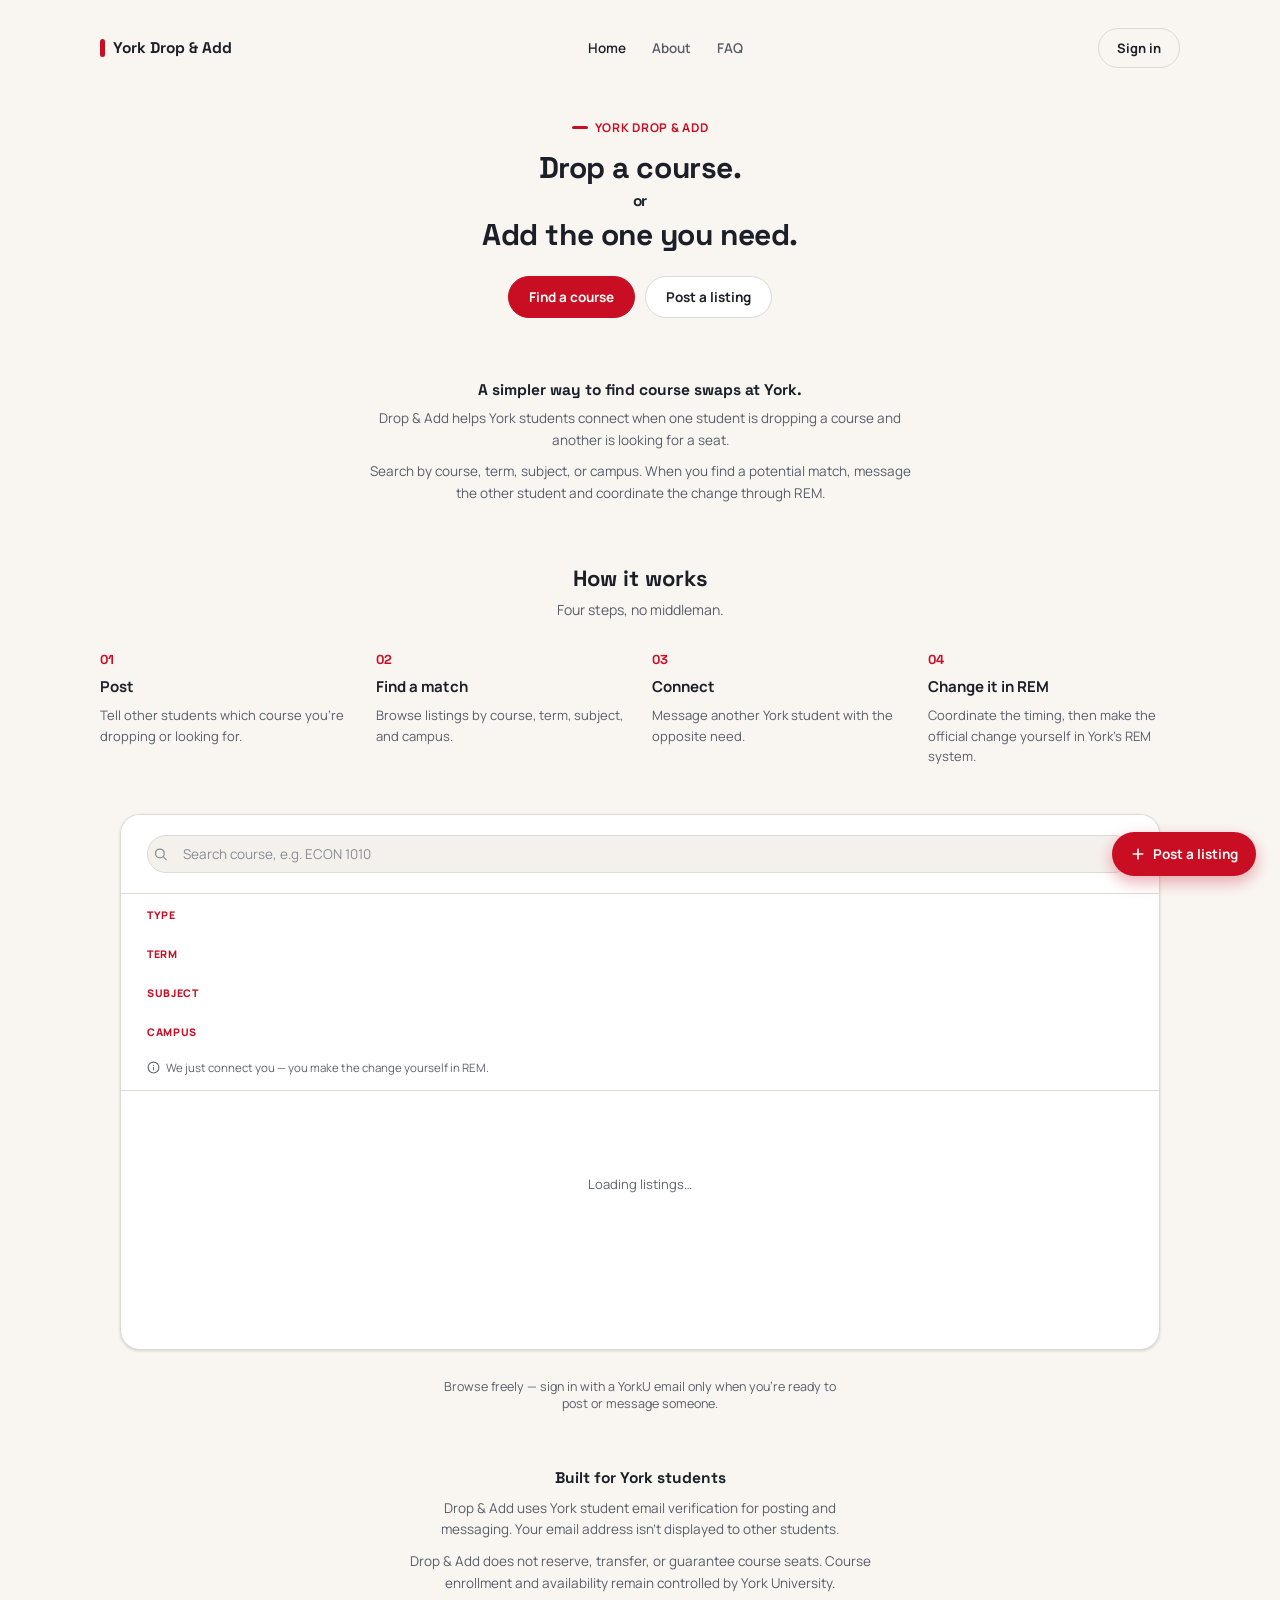
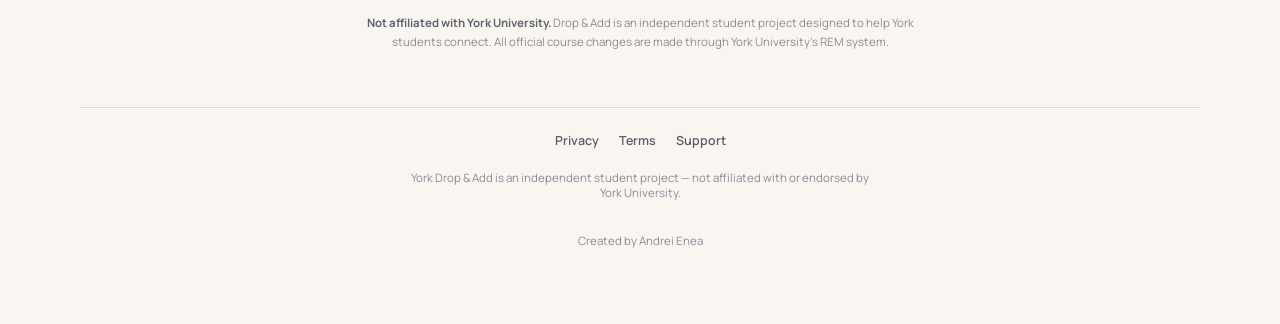
==== index.html @ d8986708 "Add margin-top to #screen-board, add spacing after How it works .how-it-works only had a top margin " ====
<!doctype html>
<html lang="en">
<head>
  <meta charset="utf-8">
  <title>York Drop & Add — Post a Drop, Find a Seat</title>
  <meta name="viewport" content="width=device-width, initial-scale=1">
  <meta name="description" content="A course drop &amp; add board for York University students — post what you're dropping or need, get grouped by course, and message another student directly.">
  <link rel="canonical" href="https://dropandadd.com/">

  <meta property="og:type" content="website">
  <meta property="og:site_name" content="York Drop & Add">
  <meta property="og:title" content="York Drop & Add — Post a Drop, Find a Seat">
  <meta property="og:description" content="Post what you're dropping or what you need, get grouped by course, and message another York student directly.">
  <meta property="og:url" content="https://dropandadd.com/">
  <meta property="og:locale" content="en_CA">

  <meta name="twitter:card" content="summary">
  <meta name="twitter:title" content="York Drop & Add — Post a Drop, Find a Seat">
  <meta name="twitter:description" content="Post what you're dropping or what you need, get grouped by course, and message another York student directly.">

  <link rel="preconnect" href="https://fonts.googleapis.com">
  <link rel="stylesheet" href="https://fonts.googleapis.com/css2?family=Space+Grotesk:wght@500;600;700&family=Manrope:wght@400;500;600;700;800&display=swap">
  <link rel="stylesheet" href="css/styles.css?v=14">

  <script type="application/ld+json">
  {
    "@context": "https://schema.org",
    "@type": "WebSite",
    "name": "York Drop & Add",
    "url": "https://dropandadd.com/",
    "description": "A course drop and add board for York University students — post what you're dropping or need, get grouped by course, and message another student directly.",
    "inLanguage": "en-CA"
  }
  </script>
</head>
<body data-screen="screen-board">

<header class="site-nav">
  <a class="site-nav-brand" href="index.html"><span class="bar"></span><span class="word">York Drop &amp; Add</span></a>
  <nav class="site-nav-links">
    <a href="index.html" class="active">Home</a>
    <a href="about.html">About</a>
    <a href="faq.html">FAQ</a>
  </nav>
  <div class="site-nav-actions">
    <button class="inbox-btn" id="nav-messages" type="button" aria-label="Messages" style="display:none;">
      <svg width="17" height="17" viewBox="0 0 24 24" fill="none" stroke="currentColor" stroke-width="2" stroke-linecap="round" stroke-linejoin="round"><path d="M21 15a2 2 0 0 1-2 2H7l-4 4V5a2 2 0 0 1 2-2h14a2 2 0 0 1 2 2z"></path></svg>
      <span>Messages</span>
      <span class="inbox-dot" id="inbox-dot" style="display:none;"></span>
    </button>
    <button class="auth-action" id="auth-action" type="button">Sign in</button>
  </div>
</header>

<div class="stage-header">
  <div class="kicker">York Drop &amp; Add</div>
  <h1>Drop a course.<span class="or">or</span>Add the one you need.</h1>

  <div class="hero-actions">
    <button class="hero-btn primary" id="hero-find" type="button">Find a course</button>
    <button class="hero-btn" id="hero-post" type="button">Post a listing</button>
  </div>

  <div class="recent-listings" id="recent-listings" style="display:none;">
    <div class="recent-listings-label">Recent listings</div>
    <ul class="recent-listings-list" id="recent-listings-list"></ul>
  </div>
</div>

<!-- ============ SIGN IN ============ -->
<section class="screen" id="screen-auth" aria-label="Sign in">
  <div class="topbar">
    <button class="iconbtn" id="back-from-auth" aria-label="Back to board">
      <svg width="20" height="20" viewBox="0 0 24 24" fill="none" stroke="currentColor" stroke-width="2" stroke-linecap="round" stroke-linejoin="round"><line x1="19" y1="12" x2="5" y2="12"></line><polyline points="12 19 5 12 12 5"></polyline></svg>
    </button>
    <span style="font-family:'Space Grotesk',sans-serif;font-weight:700;font-size:16.5px;">Sign in</span>
  </div>

  <div class="auth-body">

    <div id="auth-signed-out" style="display:flex;flex-direction:column;gap:22px;">
      <div class="auth-brand"><span class="bar"></span><span class="word">York Drop &amp; Add</span></div>
      <p class="auth-copy">Sign in with your YorkU email to post a listing or message someone. We'll send a one-time link — no password to remember.</p>

      <form id="auth-form" class="auth-field" style="display:flex;flex-direction:column;gap:8px;">
        <label for="auth-email">YorkU email</label>
        <input class="field-input" id="auth-email" type="email" placeholder="you@my.yorku.ca" autocomplete="email" required>
        <div class="auth-error" id="auth-error"></div>
        <button class="btn-submit" id="auth-submit" type="submit">Send magic link</button>
      </form>

      <p class="auth-consent">By signing in, you agree we store your YorkU email to sign you in and let other students message you. Other students only ever see your display name — never your email. <a href="privacy.html" target="_blank" rel="noopener">Read the Privacy Notice</a>.</p>

      <div class="auth-sent" id="auth-sent">
        <svg width="26" height="26" viewBox="0 0 24 24" fill="none" stroke="currentColor" stroke-width="1.75" stroke-linecap="round" stroke-linejoin="round" style="color:var(--accent);margin:0 auto;"><path d="M4 4h16v16H4z" opacity="0"></path><path d="M22 6 12 13 2 6"></path><path d="M2 6h20v12H2z"></path></svg>
        <p>Check <strong id="auth-sent-email"></strong> for a sign-in link.</p>
        <span class="again" id="auth-again">Use a different email</span>
      </div>
    </div>

    <div id="auth-account" style="display:none;flex-direction:column;gap:20px;">
      <div class="account-head">
        <span class="dm-avatar" id="account-avatar">Y</span>
        <div class="dm-names">
          <span class="nm" id="account-name-display">—</span>
          <span class="ctx" id="account-email">—</span>
        </div>
      </div>

      <div class="field">
        <label for="account-name-input">Display name</label>
        <input class="field-input" id="account-name-input" type="text" maxlength="40">
        <div class="form-error" id="account-name-error"></div>
      </div>
      <button class="btn-submit" id="account-name-save" type="button">Save name</button>

      <button class="text-btn" id="account-view-messages" type="button">View my messages</button>
      <button class="text-btn" id="account-sign-out" type="button">Sign out</button>

      <div class="danger-zone">
        <div class="danger-title">Delete my account</div>
        <p class="danger-copy">"Delete my data" removes your display name, every listing you've posted, and every conversation you're part of — right away, permanently. Your YorkU sign-in record itself stays with Supabase until you also ask us to remove it: email <a href="mailto:privacy@dropandadd.com">privacy@dropandadd.com</a>.</p>
        <button class="btn-danger" id="account-delete" type="button">Delete my data</button>
      </div>
    </div>

  </div>
</section>

<!-- ============ POST FORM ============ -->
<section class="screen" id="screen-post" aria-label="Post a listing">
  <div class="topbar">
    <button class="iconbtn" id="back-from-post" aria-label="Back to board">
      <svg width="20" height="20" viewBox="0 0 24 24" fill="none" stroke="currentColor" stroke-width="2" stroke-linecap="round" stroke-linejoin="round"><line x1="19" y1="12" x2="5" y2="12"></line><polyline points="12 19 5 12 12 5"></polyline></svg>
    </button>
    <span style="font-family:'Space Grotesk',sans-serif;font-weight:700;font-size:16.5px;">Post a listing</span>
  </div>

  <form class="form-scroll" id="post-form">
    <div>
      <div class="toggle-row">
        <button class="toggle-btn drop" id="toggle-drop" type="button" aria-pressed="true">Dropping</button>
        <button class="toggle-btn need" id="toggle-need" type="button" aria-pressed="false">Needed</button>
      </div>
      <div class="toggle-hint" id="toggle-hint">You have a seat you want to give up.</div>
    </div>

    <div class="field-row">
      <div class="field">
        <label for="f-subject">Subject</label>
        <input class="field-input" id="f-subject" type="text" placeholder="e.g. LE/EECS" required>
      </div>
      <div class="field">
        <label for="f-number">Course number</label>
        <input class="field-input" id="f-number" type="text" placeholder="e.g. 2030 3.00" required>
      </div>
    </div>

    <div class="field-row">
      <div class="field">
        <label for="f-type">Type <span class="opt">(optional)</span></label>
        <input class="field-input" id="f-type" type="text" placeholder="e.g. LECT 01">
      </div>
      <div class="field">
        <label for="f-room">Room <span class="opt">(optional)</span></label>
        <input class="field-input" id="f-room" type="text" placeholder="e.g. CLH G">
      </div>
    </div>

    <div class="field-row">
      <div class="field">
        <label for="f-term">Term</label>
        <select class="field-input" id="f-term">
          <option>Fall 2026</option>
          <option>Winter 2027</option>
          <option>Summer 2026</option>
          <option>Fall/Winter 2026–27</option>
        </select>
      </div>
      <div class="field">
        <label for="f-campus">Campus</label>
        <select class="field-input" id="f-campus">
          <option>Keele</option>
          <option>Glendon</option>
          <option>Markham</option>
          <option>Online</option>
        </select>
      </div>
    </div>

    <div class="field">
      <label for="f-note">Note <span class="opt">(optional)</span></label>
      <textarea class="field-input" id="f-note" rows="3" placeholder="Anything the other student should know"></textarea>
    </div>
  </form>

  <div class="submit-bar">
    <button class="btn-submit" id="btn-submit" form="post-form" type="submit">Post listing</button>
    <div class="form-error" id="post-error"></div>
  </div>

  <div class="toast" id="toast">Posted — back to the board</div>
</section>

<!-- ============ DM ============ -->
<section class="screen" id="screen-dm" aria-label="Conversation">
  <div class="topbar">
    <button class="iconbtn" id="back-from-dm" aria-label="Back to board">
      <svg width="20" height="20" viewBox="0 0 24 24" fill="none" stroke="currentColor" stroke-width="2" stroke-linecap="round" stroke-linejoin="round"><line x1="19" y1="12" x2="5" y2="12"></line><polyline points="12 19 5 12 12 5"></polyline></svg>
    </button>
    <div class="dm-head-info">
      <span class="dm-avatar" id="dm-avatar">?</span>
      <div class="dm-names">
        <span class="nm" id="dm-name">—</span>
        <span class="ctx" id="dm-course">—</span>
      </div>
    </div>
  </div>

  <div class="dm-banner">
    <svg width="15" height="15" viewBox="0 0 24 24" fill="none" stroke="currentColor" stroke-width="2" stroke-linecap="round" stroke-linejoin="round" style="flex-shrink:0;color:var(--accent-tint-fg);"><polyline points="17 1 21 5 17 9"></polyline><path d="M3 11V9a4 4 0 0 1 4-4h14"></path><polyline points="7 23 3 19 7 15"></polyline><path d="M21 13v2a4 4 0 0 1-4 4H3"></path></svg>
    <span id="dm-swap">—</span>
  </div>
  <div class="dm-note">You two coordinate here — the actual change happens in REM.</div>

  <div class="dm-thread" id="dm-thread"></div>

  <div class="composer">
    <input type="text" id="dm-input" placeholder="Type a message" autocomplete="off">
    <button class="send-btn" id="dm-send" aria-label="Send message">
      <svg width="16" height="16" viewBox="0 0 24 24" fill="none" stroke="var(--ink-fg)" stroke-width="2" stroke-linecap="round" stroke-linejoin="round"><line x1="22" y1="2" x2="11" y2="13"></line><polygon points="22 2 15 22 11 13 2 9 22 2"></polygon></svg>
    </button>
  </div>
</section>

<!-- ============ INBOX ============ -->
<section class="screen" id="screen-inbox" aria-label="Messages">
  <div class="topbar">
    <button class="iconbtn" id="back-from-inbox" aria-label="Back to board">
      <svg width="20" height="20" viewBox="0 0 24 24" fill="none" stroke="currentColor" stroke-width="2" stroke-linecap="round" stroke-linejoin="round"><line x1="19" y1="12" x2="5" y2="12"></line><polyline points="12 19 5 12 12 5"></polyline></svg>
    </button>
    <span style="font-family:'Space Grotesk',sans-serif;font-weight:700;font-size:16.5px;">Messages</span>
  </div>
  <div class="inbox-list" id="inbox-list">
    <div class="loading-note">Loading messages…</div>
  </div>
</section>

<!-- ============ SHORT EXPLANATION ============ -->
<div class="lede">
  <h2>A simpler way to find course swaps at York.</h2>
  <p>Drop &amp; Add helps York students connect when one student is dropping a course and another is looking for a seat.</p>
  <p>Search by course, term, subject, or campus. When you find a potential match, message the other student and coordinate the change through REM.</p>
</div>

<section class="how-it-works">
  <h2>How it works</h2>
  <p class="subhead">Four steps, no middleman.</p>
  <div class="how-steps">
    <div class="how-step">
      <span class="num">01</span>
      <h3>Post</h3>
      <p>Tell other students which course you're dropping or looking for.</p>
    </div>
    <div class="how-step">
      <span class="num">02</span>
      <h3>Find a match</h3>
      <p>Browse listings by course, term, subject, and campus.</p>
    </div>
    <div class="how-step">
      <span class="num">03</span>
      <h3>Connect</h3>
      <p>Message another York student with the opposite need.</p>
    </div>
    <div class="how-step">
      <span class="num">04</span>
      <h3>Change it in REM</h3>
      <p>Coordinate the timing, then make the official change yourself in York's REM system.</p>
    </div>
  </div>
</section>

<!-- ============ BOARD ============ -->
<section class="screen active" id="screen-board" aria-label="Course thread board">
  <div class="search-bar">
    <svg width="15" height="15" viewBox="0 0 24 24" fill="none" stroke="currentColor" stroke-width="2" stroke-linecap="round" stroke-linejoin="round"><circle cx="11" cy="11" r="7"></circle><line x1="21" y1="21" x2="16.65" y2="16.65"></line></svg>
    <input type="search" id="search-course" placeholder="Search course, e.g. ECON 1010" autocomplete="off">
  </div>

  <div class="filters">
    <div class="chip-group">
      <div class="chip-group-label">Type</div>
      <div class="chiprow" id="chip-type"></div>
    </div>
    <div class="chip-group">
      <div class="chip-group-label">Term</div>
      <div class="chiprow" id="chip-term"></div>
    </div>
    <div class="chip-group">
      <div class="chip-group-label">Subject</div>
      <div class="chiprow" id="chip-subject"></div>
    </div>
    <div class="chip-group">
      <div class="chip-group-label">Campus</div>
      <div class="chiprow" id="chip-campus"></div>
    </div>
    <div class="disclaimer">
      <svg width="13" height="13" viewBox="0 0 24 24" fill="none" stroke="currentColor" stroke-width="2" stroke-linecap="round" stroke-linejoin="round" style="flex-shrink:0;"><circle cx="12" cy="12" r="10"></circle><line x1="12" y1="16" x2="12" y2="12"></line><line x1="12" y1="8" x2="12.01" y2="8"></line></svg>
      <span>We just connect you — you make the change yourself in REM.</span>
    </div>
  </div>

  <div class="board-scroll" id="board-scroll">
    <div class="loading-note">Loading listings…</div>
  </div>

  <button class="fab" id="fab-post">
    <svg width="16" height="16" viewBox="0 0 24 24" fill="none" stroke="currentColor" stroke-width="2.5" stroke-linecap="round" stroke-linejoin="round"><line x1="12" y1="5" x2="12" y2="19"></line><line x1="5" y1="12" x2="19" y2="12"></line></svg>
    <span class="lbl">Post a listing</span>
  </button>
</section>

<div class="caption">Browse freely — sign in with a YorkU email only when you're ready to post or message someone.</div>

<!-- ============ TRUST ============ -->
<div class="trust">
  <h2>Built for York students</h2>
  <p>Drop &amp; Add uses York student email verification for posting and messaging. Your email address isn't displayed to other students.</p>
  <p>Drop &amp; Add does not reserve, transfer, or guarantee course seats. Course enrollment and availability remain controlled by York University.</p>
</div>

<div class="affiliation-note">
  <strong>Not affiliated with York University.</strong> Drop &amp; Add is an independent student project designed to help York students connect. All official course changes are made through York University's REM system.
</div>

<footer class="site-footer">
  <div class="site-footer-links">
    <a href="privacy.html">Privacy</a>
    <a href="terms.html">Terms</a>
    <a href="mailto:privacy@dropandadd.com">Support</a>
  </div>
  <p class="site-footer-note">York Drop &amp; Add is an independent student project — not affiliated with or endorsed by York University.</p>
  <p class="site-footer-note">Created by Andrei Enea</p>
</footer>

<script type="module" src="js/app.js?v=11"></script>
</body>
</html>
---- css/styles.css ----
:root {
  --bg: oklch(97.5% 0.006 75);
  --stage-fg: oklch(24% 0.015 270);
  --stage-muted: oklch(48% 0.018 270);
  --surface: oklch(100% 0 0);
  --surface-2: oklch(96% 0.006 75);
  --border: oklch(89% 0.007 75);
  --text: oklch(22% 0.015 270);
  --text-muted: oklch(50% 0.016 270);
  --text-faint: oklch(64% 0.012 270);
  --accent: oklch(53% 0.21 25);
  --accent-strong: oklch(45% 0.2 25);
  --accent-tint: oklch(94.5% 0.032 25);
  --accent-tint-fg: oklch(42% 0.17 25);
  --accent-fg: oklch(99% 0.003 90);
  --ink: oklch(27% 0.012 270);
  --ink-tint: oklch(93% 0.007 270);
  --ink-fg: oklch(99% 0.003 90);
  --danger: oklch(55% 0.19 25);
  --frame-bezel: oklch(88% 0.008 270);
  --frame-shadow: oklch(20% 0.02 270 / 0.16);
}
@media (prefers-color-scheme: dark) {
  :root:not([data-theme="light"]) {
    --bg: oklch(17% 0.014 270);
    --stage-fg: oklch(93% 0.006 270);
    --stage-muted: oklch(68% 0.016 270);
    --surface: oklch(22% 0.014 270);
    --surface-2: oklch(26% 0.014 270);
    --border: oklch(33% 0.016 270);
    --text: oklch(93% 0.006 270);
    --text-muted: oklch(70% 0.016 270);
    --text-faint: oklch(55% 0.014 270);
    --accent: oklch(66% 0.19 25);
    --accent-strong: oklch(73% 0.18 25);
    --accent-tint: oklch(30% 0.07 25);
    --accent-tint-fg: oklch(86% 0.08 25);
    --accent-fg: oklch(14% 0.01 25);
    --ink: oklch(88% 0.008 270);
    --ink-tint: oklch(32% 0.014 270);
    --ink-fg: oklch(16% 0.01 270);
    --frame-bezel: oklch(30% 0.014 270);
    --frame-shadow: oklch(3% 0.01 270 / 0.5);
  }
}
:root[data-theme="dark"] {
  --bg: oklch(17% 0.014 270);
  --stage-fg: oklch(93% 0.006 270);
  --stage-muted: oklch(68% 0.016 270);
  --surface: oklch(22% 0.014 270);
  --surface-2: oklch(26% 0.014 270);
  --border: oklch(33% 0.016 270);
  --text: oklch(93% 0.006 270);
  --text-muted: oklch(70% 0.016 270);
  --text-faint: oklch(55% 0.014 270);
  --accent: oklch(66% 0.19 25);
  --accent-strong: oklch(73% 0.18 25);
  --accent-tint: oklch(30% 0.07 25);
  --accent-tint-fg: oklch(86% 0.08 25);
  --accent-fg: oklch(14% 0.01 25);
  --ink: oklch(88% 0.008 270);
  --ink-tint: oklch(32% 0.014 270);
  --ink-fg: oklch(16% 0.01 270);
  --frame-bezel: oklch(30% 0.014 270);
  --frame-shadow: oklch(3% 0.01 270 / 0.5);
}

* { box-sizing: border-box; }
html, body { margin: 0; padding: 0; }

/* Chrome tints autofilled fields yellow by default (e.g. your own email
   autofilling into the sign-in field) — force it to keep the site's own
   surface color and text color instead, in both themes. */
input:-webkit-autofill,
input:-webkit-autofill:hover,
input:-webkit-autofill:focus {
  -webkit-text-fill-color: var(--text);
  -webkit-box-shadow: 0 0 0 1000px var(--surface) inset;
  box-shadow: 0 0 0 1000px var(--surface) inset;
  transition: background-color 5000s ease-in-out 0s;
}
body {
  background: var(--bg);
  color: var(--stage-fg);
  font-family: 'Manrope', system-ui, sans-serif;
  min-height: 100vh;
  display: flex;
  flex-direction: column;
  align-items: center;
  padding: 28px 20px 64px;
}
a { color: var(--accent); }
svg { display: block; }

/* ---------- site nav / footer (marketing chrome around the app) ---------- */
.site-nav { width: 100%; max-width: 1120px; margin: 0 auto 44px; padding: 0 20px; display: flex; align-items: center; justify-content: space-between; gap: 20px; flex-wrap: wrap; }
.site-nav-brand { display: flex; align-items: center; gap: 8px; text-decoration: none; }
.site-nav-brand .bar { width: 5px; height: 18px; border-radius: 3px; background: var(--accent); flex-shrink: 0; }
.site-nav-brand .word { font-family: 'Space Grotesk', system-ui, sans-serif; font-weight: 700; font-size: 15.5px; color: var(--stage-fg); }
.site-nav-links { display: flex; align-items: center; gap: 26px; }
.site-nav-links a { font-size: 13.5px; font-weight: 600; color: var(--stage-muted); text-decoration: none; }
.site-nav-links a:hover, .site-nav-links a.active { color: var(--stage-fg); }
.site-nav-actions { display: flex; align-items: center; gap: 14px; }
.auth-action, .inbox-btn { display: inline-flex; align-items: center; justify-content: center; height: 40px; font: inherit; font-size: 13px; font-weight: 700; color: var(--stage-fg); border-radius: 999px; border: 1.5px solid var(--border); cursor: pointer; }
.auth-action { padding: 0 18px; background: none; text-decoration: none; }
.auth-action:hover { background: var(--accent); border-color: var(--accent); color: var(--accent-fg); }
@media (max-width: 640px) {
  .site-nav-links { display: none; }
}

.site-footer { width: 100%; max-width: 1120px; margin: 56px auto 0; padding: 24px 20px 0; border-top: 1px solid var(--border); display: flex; flex-direction: column; align-items: center; gap: 10px; text-align: center; }
.site-footer-links { display: flex; gap: 20px; flex-wrap: wrap; justify-content: center; }
.site-footer-links a { font-size: 12.5px; font-weight: 600; color: var(--stage-muted); text-decoration: none; }
.site-footer-links a:hover { color: var(--stage-fg); }
.site-footer-note { font-size: 11.5px; color: var(--text-faint); max-width: 480px; }

/* ---------- how it works ---------- */
.how-it-works { width: 100%; max-width: 1120px; margin: 60px auto 0; padding: 0 20px; }
.how-it-works h2 { font-family: 'Space Grotesk', system-ui, sans-serif; font-size: 22px; font-weight: 700; text-align: center; margin: 0 0 8px; text-wrap: balance; }
.how-it-works .subhead { text-align: center; color: var(--stage-muted); font-size: 14px; margin: 0 0 32px; }
.how-steps { display: grid; grid-template-columns: repeat(auto-fit, minmax(220px, 1fr)); gap: 24px; }
.how-step { display: flex; flex-direction: column; gap: 8px; }
.how-step .num { font-family: 'Space Grotesk', system-ui, sans-serif; font-size: 13px; font-weight: 700; color: var(--accent); }
.how-step h3 { font-size: 15px; font-weight: 700; margin: 0; color: var(--stage-fg); }
.how-step p { font-size: 13px; line-height: 1.55; color: var(--stage-muted); margin: 0; }

/* ---------- doc pages (privacy / about / faq / terms) ---------- */
body.doc-page { display: block; padding: 32px 20px 80px; }
.doc { max-width: 640px; margin: 0 auto; }
.doc h1 { font-family: 'Space Grotesk', system-ui, sans-serif; font-size: 26px; font-weight: 700; letter-spacing: -0.01em; margin: 0 0 6px; }
.doc .updated { font-size: 12.5px; color: var(--text-faint); margin-bottom: 32px; }
.doc h2 { font-family: 'Space Grotesk', system-ui, sans-serif; font-size: 16px; font-weight: 600; margin: 34px 0 10px; }
.doc h3 { font-size: 14.5px; font-weight: 700; color: var(--text); margin: 22px 0 6px; }
.doc p { font-size: 14px; line-height: 1.65; color: var(--text-muted); margin: 0 0 14px; max-width: 62ch; }
.doc ul { margin: 0 0 14px; padding-left: 20px; }
.doc li { font-size: 14px; line-height: 1.65; color: var(--text-muted); margin-bottom: 6px; }
.doc strong { color: var(--text); }
.doc a { color: var(--accent); }
.doc .callout { border: 1px solid var(--border); background: var(--surface-2); border-radius: 12px; padding: 16px 18px; margin: 8px 0 14px; }
.doc .callout p:last-child { margin-bottom: 0; }

.stage-header { width: 100%; max-width: 640px; margin: 0 auto 34px; text-align: center; }
.stage-header .kicker { display: inline-flex; align-items: center; gap: 7px; font-size: 12px; font-weight: 700; letter-spacing: 0.06em; text-transform: uppercase; color: var(--accent); margin-bottom: 12px; }
.stage-header .kicker::before { content: ''; width: 16px; height: 3px; border-radius: 2px; background: var(--accent); }
.stage-header h1 { font-family: 'Space Grotesk', system-ui, sans-serif; font-weight: 700; font-size: 30px; letter-spacing: -0.015em; margin: 0 0 10px; text-wrap: balance; }
.stage-header h1 .or { display: block; font-family: 'Space Grotesk', system-ui, sans-serif; font-size: 15.5px; font-weight: 700; margin: 4px 0; }
.stage-header p { font-size: 14.5px; line-height: 1.55; color: var(--stage-muted); margin: 0; text-wrap: balance; }

.hero-actions { display: flex; gap: 10px; justify-content: center; margin-top: 22px; flex-wrap: wrap; }
.hero-btn { font: inherit; font-size: 13.5px; font-weight: 700; padding: 11px 20px; border-radius: 999px; cursor: pointer; border: 1.5px solid var(--border); background: var(--surface); color: var(--stage-fg); }
.hero-btn:hover { background: var(--accent); border-color: var(--accent); color: var(--accent-fg); }
.hero-btn.primary { background: var(--accent); color: var(--accent-fg); border-color: var(--accent); }
.hero-btn.primary:hover { background: var(--accent-strong); border-color: var(--accent-strong); }

.hero-warning { margin: 22px auto 0; max-width: 480px; background: var(--accent-tint); color: var(--accent-tint-fg); border-radius: 12px; padding: 12px 18px; font-size: 12.5px; line-height: 1.5; text-align: left; }
.hero-warning strong { font-weight: 800; }

/* recent listings — up to 6, 3 per row, more air above (from the buttons)
   than below (into the lede, which it introduces) */
.recent-listings { margin-top: 64px; display: flex; flex-direction: column; align-items: center; gap: 10px; }
.recent-listings-label { font-size: 10.5px; font-weight: 800; letter-spacing: 0.06em; text-transform: uppercase; color: var(--text-faint); }
.recent-listings-list { display: grid; grid-template-columns: repeat(3, minmax(0, 1fr)); gap: 8px; list-style: none; margin: 0; padding: 0; width: 100%; }
.recent-listings-list li { display: flex; align-items: center; justify-content: center; gap: 6px; background: var(--surface); border: 1px solid var(--border); border-radius: 999px; padding: 6px 12px; font-size: 12px; font-weight: 600; color: var(--stage-fg); white-space: nowrap; overflow: hidden; text-overflow: ellipsis; }
.recent-listings-list .dot { width: 7px; height: 7px; border-radius: 50%; flex-shrink: 0; }
.recent-listings-list .dot.drop { background: var(--accent); }
.recent-listings-list .dot.need { background: var(--ink); }
@media (max-width: 560px) {
  .recent-listings-list { grid-template-columns: repeat(2, minmax(0, 1fr)); }
}

/* short explanation between the hero and "how it works" */
.lede { max-width: 560px; margin: 28px auto 0; text-align: center; }
.lede h2 { font-family: 'Space Grotesk', system-ui, sans-serif; font-size: 15.5px; font-weight: 700; margin: 0 0 8px; }
.lede p { font-size: 13.5px; line-height: 1.6; color: var(--stage-muted); margin: 0 0 10px; }
.lede p:last-child { margin-bottom: 0; }

/* trust section — plain text, no card, sits after the board */
.trust { width: 100%; max-width: 560px; margin: 56px auto 0; text-align: center; }
.trust h2 { font-family: 'Space Grotesk', system-ui, sans-serif; font-size: 15.5px; font-weight: 700; margin: 0 0 10px; }
.trust p { font-size: 13.5px; line-height: 1.6; color: var(--stage-muted); margin: 0 0 10px; max-width: 58ch; margin-left: auto; margin-right: auto; }
.trust p:last-child { margin-bottom: 0; }
.trust strong { color: var(--stage-fg); }

.affiliation-note { max-width: 560px; margin: 20px auto 0; text-align: center; font-size: 11.5px; line-height: 1.6; color: var(--text-faint); }
.affiliation-note strong { color: var(--text-muted); }

/* Each screen is a normal block of page content, not a bounded card with
   its own scrollbar — the page itself scrolls. Only one is shown at a time. */
.screen {
  display: none;
  width: 100%;
  max-width: 560px;
  margin: 0 auto 24px;
  background: var(--surface);
  border: 1px solid var(--border);
  border-radius: 20px;
  box-shadow: 0 1px 3px var(--frame-shadow);
  overflow: hidden;
}
.screen.active { display: block; }
#screen-board { max-width: 640px; margin-top: 48px; }

.topbar { display: flex; align-items: center; gap: 12px; padding: 16px 26px 12px; background: var(--surface); border-bottom: 1px solid var(--border); }
.iconbtn { display: inline-flex; align-items: center; justify-content: center; width: 30px; height: 30px; margin: -4px; border-radius: 8px; cursor: pointer; border: none; background: transparent; color: var(--text); flex-shrink: 0; }
.iconbtn:hover { background: var(--surface-2); }
.inbox-btn { position: relative; gap: 7px; padding: 0 16px 0 14px; background: var(--surface-2); }
.inbox-btn:hover { background: var(--accent); border-color: var(--accent); color: var(--accent-fg); }
.inbox-dot { position: absolute; top: 7px; right: 10px; width: 8px; height: 8px; border-radius: 50%; background: var(--accent); border: 2px solid var(--surface-2); }
.iconbtn:focus-visible, .chip:focus-visible, .card:focus-visible, .btn:focus-visible, input:focus-visible, select:focus-visible, textarea:focus-visible, button:focus-visible { outline: 2px solid var(--accent); outline-offset: 2px; }

/* ---------- auth ---------- */
.auth-body { display: flex; flex-direction: column; align-items: stretch; padding: 28px 30px 32px; gap: 22px; }
.auth-brand { display: flex; align-items: center; gap: 8px; justify-content: center; }
.auth-brand .bar { width: 5px; height: 19px; border-radius: 3px; background: var(--accent); }
.auth-brand .word { font-family: 'Space Grotesk', system-ui, sans-serif; font-weight: 700; font-size: 18px; letter-spacing: -0.01em; }
.auth-copy { text-align: center; font-size: 12.5px; color: var(--text-muted); line-height: 1.5; padding: 0 8px; }
.auth-field label { font-size: 12px; font-weight: 700; color: var(--text); margin-bottom: 6px; display: block; }
.auth-error { font-size: 11.5px; color: var(--danger); min-height: 14px; }
.auth-sent { display: none; text-align: center; padding: 18px 10px; border: 1px solid var(--border); border-radius: 12px; background: var(--surface-2); }
.auth-sent p { font-size: 13px; color: var(--text-muted); line-height: 1.5; margin: 6px 0 0; }
.auth-sent .again { font-size: 12px; font-weight: 700; color: var(--accent); cursor: pointer; margin-top: 12px; display: inline-block; }
.auth-consent { font-size: 11px; line-height: 1.5; color: var(--text-faint); }
.auth-consent a { color: var(--text-muted); text-decoration: underline; }

.account-head { display: flex; align-items: center; gap: 12px; }
.text-btn { align-self: flex-start; font: inherit; font-size: 12.5px; font-weight: 700; color: var(--text-muted); background: none; border: none; cursor: pointer; padding: 2px; }
.text-btn:hover { color: var(--text); }
.danger-zone { border: 1px solid var(--border); border-radius: 12px; padding: 14px 15px; display: flex; flex-direction: column; gap: 8px; }
.danger-title { font-size: 12.5px; font-weight: 700; color: var(--text); }
.danger-copy { font-size: 11px; line-height: 1.5; color: var(--text-muted); }
.danger-copy a { color: var(--text-muted); text-decoration: underline; }
.btn-danger { align-self: flex-start; font: inherit; font-size: 12.5px; font-weight: 700; color: var(--danger); background: none; border: 1.5px solid var(--danger); border-radius: 8px; padding: 8px 14px; cursor: pointer; }
.btn-danger:hover { background: var(--danger); color: white; }

/* ---------- board ---------- */
.search-bar { position: relative; padding: 20px 26px; background: var(--surface); border-bottom: 1px solid var(--border); }
.search-bar svg { position: absolute; left: 32px; top: 50%; transform: translateY(-50%); color: var(--text-faint); pointer-events: none; }
.search-bar input { width: 100%; font: inherit; font-size: 13.5px; color: var(--text); background: var(--surface-2); border: 1px solid var(--border); border-radius: 999px; padding: 9px 14px 9px 35px; outline: none; -webkit-appearance: none; appearance: none; }
.search-bar input::-webkit-search-cancel-button,
.search-bar input::-webkit-search-decoration { -webkit-appearance: none; appearance: none; }
.search-bar input:focus { border-color: var(--accent); }
.search-bar input::placeholder { color: var(--text-faint); }

.filters { flex-shrink: 0; background: var(--surface); border-bottom: 1px solid var(--border); padding: 14px 0 15px; }
.chiprow { display: flex; gap: 9px; overflow-x: auto; padding: 0 26px; scrollbar-width: none; }
.chiprow::-webkit-scrollbar { display: none; }
.chip { font: inherit; font-size: 12px; font-weight: 600; padding: 6px 12px; border-radius: 999px; border: 1px solid var(--border); background: var(--surface); color: var(--text-muted); white-space: nowrap; cursor: pointer; flex-shrink: 0; }
.chip:hover { border-color: var(--accent); color: var(--accent); }
.chip[aria-pressed="true"] { background: var(--ink); color: var(--ink-fg); border-color: var(--ink); }
.chip[aria-pressed="true"]:hover { border-color: var(--ink); color: var(--ink-fg); }
.chip-group + .chip-group { margin-top: 18px; }
.chip-group-label { font-size: 10.5px; font-weight: 800; letter-spacing: 0.06em; text-transform: uppercase; color: var(--accent); padding: 0 26px 7px; }
.disclaimer { display: flex; align-items: center; gap: 6px; padding: 14px 26px 0; font-size: 11.5px; color: var(--text-muted); }

.board-scroll { padding: 24px 26px 100px; display: flex; flex-direction: column; gap: 18px; }
.thread-card { background: var(--surface-2); border: 1px solid var(--border); border-radius: 16px; padding: 16px 16px 18px; }
.thread-head .course { font-family: 'Space Grotesk', system-ui, sans-serif; font-weight: 600; font-size: 15.5px; }
.thread-head .term { font-size: 11.5px; color: var(--text-muted); margin-top: 1px; }
.thread-cols { display: grid; grid-template-columns: repeat(2, minmax(0,1fr)); gap: 14px; margin-top: 14px; }
.thread-cols.one-col { grid-template-columns: 1fr; }
.col-label { display: flex; align-items: center; gap: 6px; margin-bottom: 9px; }
.col-label .dot { width: 7px; height: 7px; border-radius: 50%; flex-shrink: 0; }
.col-label .dot.drop { background: var(--accent); }
.col-label .dot.need { background: var(--ink); }
.col-label span.txt { font-size: 11.5px; font-weight: 700; letter-spacing: 0.02em; text-transform: uppercase; color: var(--text-muted); }
.col-list { display: flex; flex-direction: column; gap: 10px; }
.empty-note { font-size: 11px; color: var(--text-faint); font-style: italic; padding: 2px 2px; }

.card { text-align: left; width: 100%; font: inherit; background: var(--surface); border: 1px solid var(--border); border-radius: 12px; padding: 10px 11px; display: flex; flex-direction: column; gap: 5px; cursor: pointer; color: inherit; transition: box-shadow .12s ease, transform .12s ease, border-color .12s ease; }
.card:hover { box-shadow: 0 3px 10px var(--frame-shadow); border-color: var(--text-faint); }
.card:active { transform: scale(0.98); }
.card.mine:hover { border-color: var(--danger); }
.card.mine .msg-cta { color: var(--danger); }
.card .section { font-size: 12.5px; font-weight: 600; }
.card .campus { font-size: 10.5px; color: var(--text-muted); }
.card .note { font-size: 11px; color: var(--text-muted); line-height: 1.35; display: -webkit-box; -webkit-line-clamp: 2; -webkit-box-orient: vertical; overflow: hidden; }
.card .foot { display: flex; align-items: center; justify-content: space-between; margin-top: 2px; }
.card .who { display: flex; align-items: center; gap: 5px; }
.card .avatar { width: 16px; height: 16px; border-radius: 50%; background: var(--ink-tint); color: var(--ink); font-size: 9px; font-weight: 700; display: flex; align-items: center; justify-content: center; }
.card .name { font-size: 10.5px; color: var(--text-muted); }
.card .msg-cta { font-size: 10px; font-weight: 700; color: var(--accent); }
.no-results, .loading-note { text-align: center; padding: 60px 20px; color: var(--text-muted); font-size: 13px; }

.fab { position: fixed; right: 24px; bottom: 24px; z-index: 10; display: flex; align-items: center; gap: 7px; background: var(--accent); color: var(--accent-fg); border: none; font: inherit; padding: 13px 18px; border-radius: 999px; box-shadow: 0 6px 16px oklch(53% 0.21 25 / 0.35); cursor: pointer; }
.fab:hover { background: var(--accent-strong); }
.fab span.lbl { font-size: 13.5px; font-weight: 700; }

/* ---------- post form ---------- */
.form-scroll { padding: 24px 26px 24px; display: flex; flex-direction: column; gap: 18px; }
.toggle-row { display: flex; background: var(--ink-tint); border-radius: 11px; padding: 4px; }
.toggle-btn { flex: 1; text-align: center; padding: 10px 0; border-radius: 8px; font: inherit; font-size: 13.5px; font-weight: 700; cursor: pointer; border: none; background: transparent; color: var(--text-muted); }
.toggle-btn[aria-pressed="true"].drop { background: var(--accent); color: var(--accent-fg); }
.toggle-btn[aria-pressed="true"].need { background: var(--ink); color: var(--ink-fg); }
.toggle-hint { font-size: 11.5px; color: var(--text-muted); margin-top: 8px; }
.field-row { display: grid; grid-template-columns: 1fr 1fr; gap: 12px; }
.field label { font-size: 12px; font-weight: 700; color: var(--text); margin-bottom: 6px; display: block; }
.field label .opt { font-weight: 500; color: var(--text-muted); }
.field-input { width: 100%; font: inherit; font-size: 14px; color: var(--text); background: var(--surface); border: 1.5px solid var(--border); border-radius: 10px; padding: 11px 12px; outline: none; }
.field-input:focus { border-color: var(--accent); }
.field-input::placeholder { color: var(--text-faint); }
select.field-input { appearance: none; background-repeat: no-repeat; background-position: right 12px center; background-size: 16px; }
textarea.field-input { resize: none; font-family: inherit; }
.submit-bar { padding: 16px 26px 20px; background: var(--surface); border-top: 1px solid var(--border); }
.btn-submit { width: 100%; font: inherit; border: none; background: var(--accent); color: var(--accent-fg); text-align: center; padding: 14px 0; border-radius: 11px; font-size: 14.5px; font-weight: 700; cursor: pointer; }
.btn-submit.need { background: var(--ink); color: var(--ink-fg); }
.btn-submit:disabled { opacity: .6; cursor: default; }
.submit-note, .form-error { text-align: center; font-size: 11px; color: var(--text-muted); margin-top: 9px; }
.form-error { color: var(--danger); min-height: 14px; }
.toast { position: fixed; left: 50%; bottom: 28px; z-index: 20; transform: translate(-50%, 8px); background: var(--ink); color: var(--ink-fg); font-size: 12.5px; font-weight: 600; padding: 10px 16px; border-radius: 999px; opacity: 0; pointer-events: none; transition: opacity .18s ease, transform .18s ease; white-space: nowrap; }
.toast.show { opacity: 1; transform: translate(-50%, 0); }

/* ---------- DM ---------- */
.dm-head-info { display: flex; align-items: center; gap: 11px; }
.dm-avatar { width: 33px; height: 33px; border-radius: 50%; background: var(--ink-tint); color: var(--ink); font-family: 'Space Grotesk', system-ui, sans-serif; font-weight: 700; font-size: 13px; display: flex; align-items: center; justify-content: center; flex-shrink: 0; }
.dm-names { display: flex; flex-direction: column; line-height: 1.25; }
.dm-names .nm { font-weight: 700; font-size: 14.5px; }
.dm-names .ctx { font-size: 11px; color: var(--text-muted); }
.dm-banner { flex-shrink: 0; background: var(--accent-tint); padding: 12px 26px; display: flex; align-items: center; gap: 8px; border-bottom: 1px solid var(--border); }
.dm-banner span { font-size: 12px; font-weight: 600; color: var(--accent-tint-fg); }
.dm-note { flex-shrink: 0; padding: 10px 26px; font-size: 11px; color: var(--text-muted); background: var(--surface); border-bottom: 1px solid var(--border); }
.dm-thread { padding: 20px 26px; display: flex; flex-direction: column; gap: 12px; }
.msg-row { display: flex; flex-direction: column; max-width: 100%; }
.msg-row.me { align-items: flex-end; }
.msg-row.them { align-items: flex-start; }
.msg-sender { font-size: 10px; font-weight: 700; letter-spacing: 0.02em; color: var(--text-faint); margin: 0 4px 3px; }
.bubble { max-width: 74%; padding: 10px 13px; border-radius: 15px; font-size: 13.5px; line-height: 1.4; }
.msg-row.them .bubble { background: var(--ink-tint); color: var(--text); border-bottom-left-radius: 4px; }
.msg-row.me .bubble { background: var(--ink); color: var(--ink-fg); border-bottom-right-radius: 4px; }
.msg-time { font-size: 9.5px; color: var(--text-faint); margin-top: 3px; }
.composer { flex-shrink: 0; display: flex; align-items: center; gap: 9px; padding: 14px 26px 20px; background: var(--surface); border-top: 1px solid var(--border); }
.composer input { flex: 1; font: inherit; font-size: 13.5px; color: var(--text); background: var(--ink-tint); border: none; border-radius: 999px; padding: 11px 16px; outline: none; }
.composer input::placeholder { color: var(--text-faint); }
.send-btn { width: 38px; height: 38px; border-radius: 50%; background: var(--ink); border: none; display: flex; align-items: center; justify-content: center; flex-shrink: 0; cursor: pointer; }
.send-btn:disabled { opacity: .5; cursor: default; }

/* ---------- inbox ---------- */
.inbox-list { display: flex; flex-direction: column; padding: 6px 0 10px; }
.inbox-row { display: flex; align-items: flex-start; gap: 12px; width: 100%; text-align: left; font: inherit; background: none; border: none; border-bottom: 1px solid var(--border); padding: 16px 26px; cursor: pointer; }
.inbox-row:hover { background: var(--surface-2); }
.inbox-row:last-child { border-bottom: none; }
.inbox-row .avatar { width: 36px; height: 36px; border-radius: 50%; background: var(--ink-tint); color: var(--ink); font-family: 'Space Grotesk', system-ui, sans-serif; font-size: 13px; font-weight: 700; display: flex; align-items: center; justify-content: center; flex-shrink: 0; }
.inbox-row-body { flex: 1; min-width: 0; display: flex; flex-direction: column; gap: 2px; }
.inbox-row-top { display: flex; align-items: baseline; justify-content: space-between; gap: 8px; }
.inbox-row-name { font-size: 13.5px; font-weight: 700; color: var(--text); display: flex; align-items: center; gap: 6px; }
.inbox-row-name .dot { width: 7px; height: 7px; border-radius: 50%; background: var(--accent); flex-shrink: 0; }
.inbox-row-time { font-size: 10.5px; color: var(--text-faint); flex-shrink: 0; }
.inbox-row-course { font-size: 11px; color: var(--text-muted); }
.inbox-row-preview { font-size: 12px; color: var(--text-muted); white-space: nowrap; overflow: hidden; text-overflow: ellipsis; }

.caption { margin: 4px auto 0; font-size: 12.5px; color: var(--stage-muted); text-align: center; max-width: 420px; }
.caption b { color: var(--stage-fg); font-weight: 700; }

@media (prefers-reduced-motion: reduce) {
  .card, .fab, .toast { transition: none !important; }
}

/* ---------- desktop ---------- */
@media (min-width: 860px) {
  #screen-board { max-width: 1040px; }

  /* course threads flow into two columns instead of one long list */
  #screen-board .board-scroll {
    display: grid;
    grid-template-columns: repeat(2, minmax(0, 1fr));
    align-content: start;
    gap: 20px 24px;
    padding: 24px 26px 96px;
  }
  #screen-board .no-results, #screen-board .loading-note { grid-column: 1 / -1; }
}
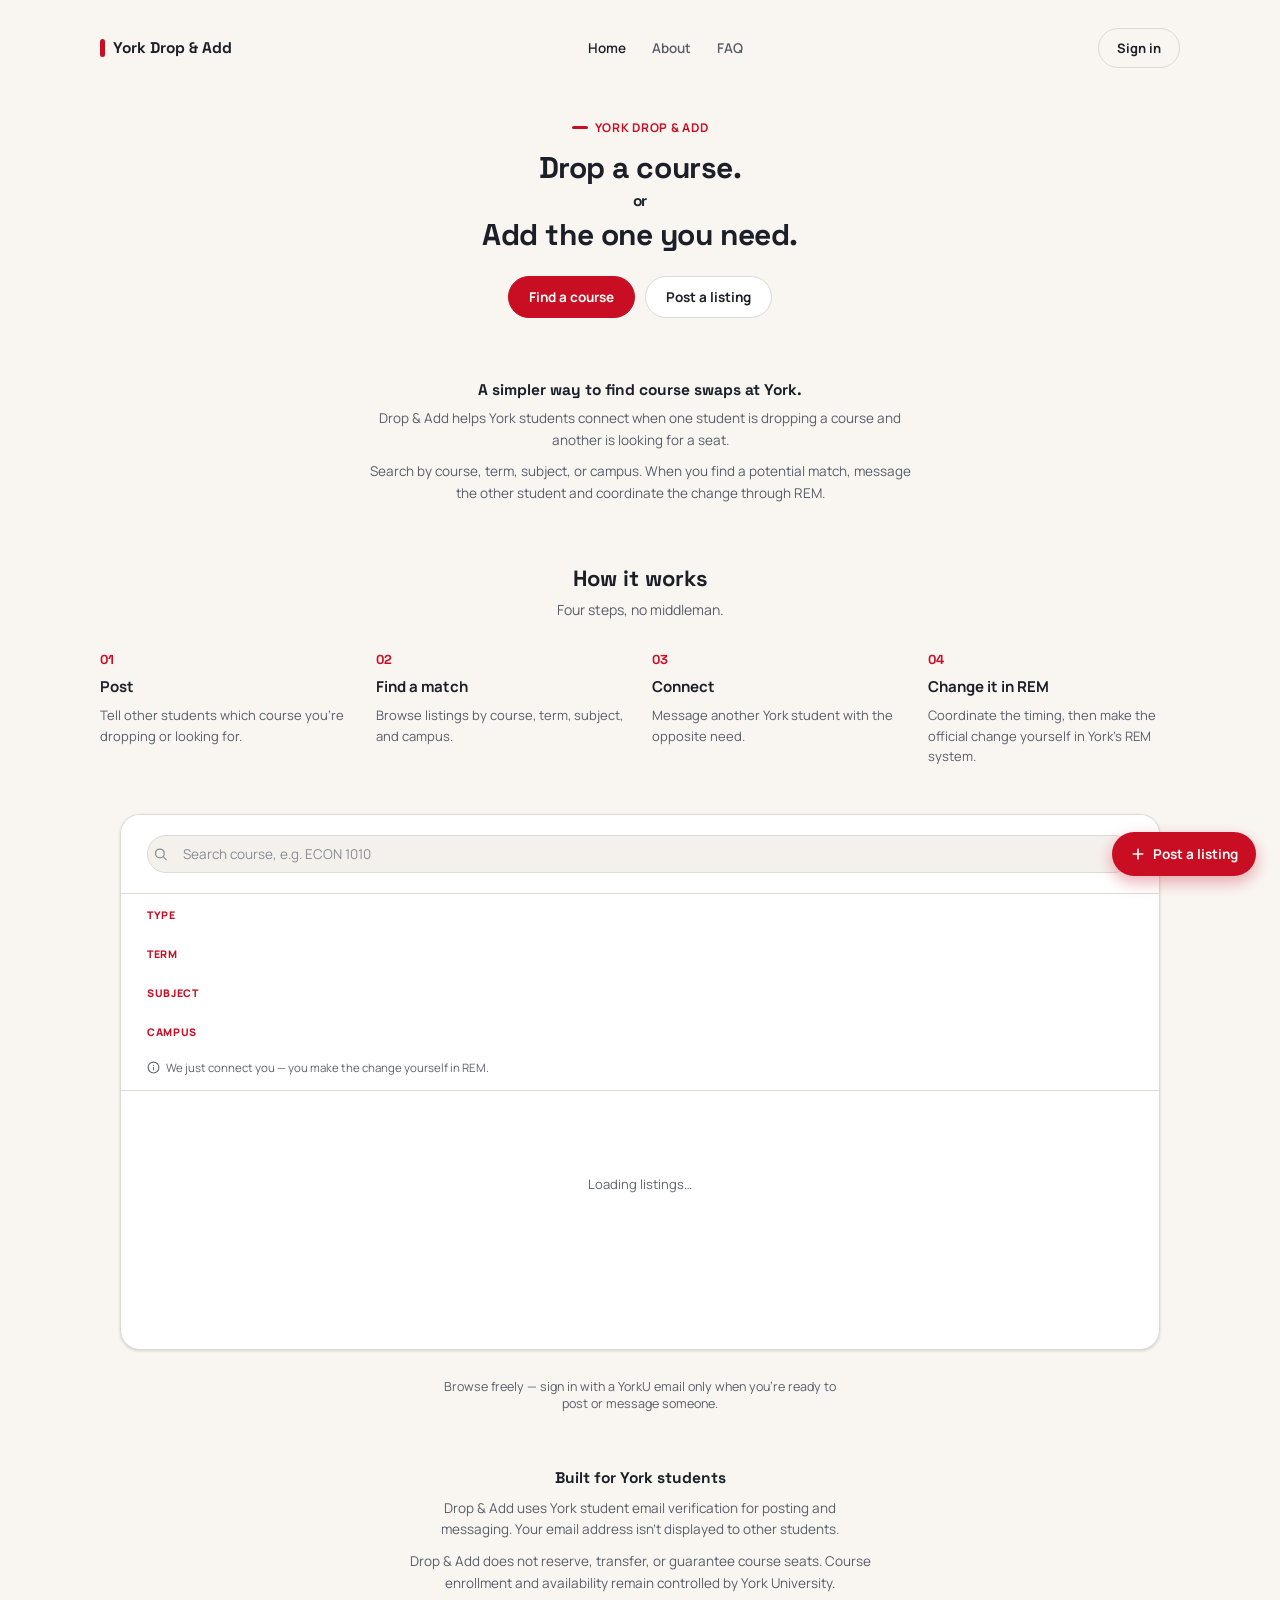
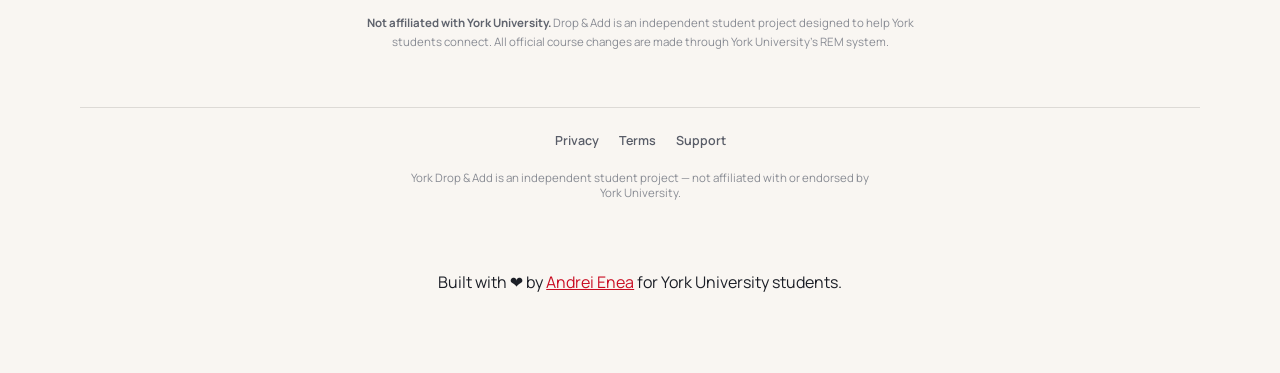
==== commit 54194083: "Update index.html" ====
--- a/index.html
+++ b/index.html
@@ -20,7 +20,7 @@
 
   <link rel="preconnect" href="https://fonts.googleapis.com">
   <link rel="stylesheet" href="https://fonts.googleapis.com/css2?family=Space+Grotesk:wght@500;600;700&family=Manrope:wght@400;500;600;700;800&display=swap">
-  <link rel="stylesheet" href="css/styles.css?v=14">
+  <link rel="stylesheet" href="css/styles.css?v=15">
 
   <script type="application/ld+json">
   {
@@ -93,7 +93,15 @@
 
       <div class="auth-sent" id="auth-sent">
         <svg width="26" height="26" viewBox="0 0 24 24" fill="none" stroke="currentColor" stroke-width="1.75" stroke-linecap="round" stroke-linejoin="round" style="color:var(--accent);margin:0 auto;"><path d="M4 4h16v16H4z" opacity="0"></path><path d="M22 6 12 13 2 6"></path><path d="M2 6h20v12H2z"></path></svg>
-        <p>Check <strong id="auth-sent-email"></strong> for a sign-in link.</p>
+        <p>Check <strong id="auth-sent-email"></strong> for a sign-in link — on your phone, the code in that email is more reliable than the link. Type it in below.</p>
+
+        <form id="auth-code-form" class="auth-field" style="display:flex;flex-direction:column;gap:8px;">
+          <label for="auth-code">Sign-in code</label>
+          <input class="field-input" id="auth-code" type="text" inputmode="numeric" pattern="[0-9]*" autocomplete="one-time-code" maxlength="12" placeholder="e.g. 12345678">
+          <div class="auth-error" id="auth-code-error"></div>
+          <button class="btn-submit" id="auth-code-submit" type="submit">Verify code</button>
+        </form>
+
         <span class="again" id="auth-again">Use a different email</span>
       </div>
     </div>
@@ -340,9 +348,9 @@
     <a href="mailto:privacy@dropandadd.com">Support</a>
   </div>
   <p class="site-footer-note">York Drop &amp; Add is an independent student project — not affiliated with or endorsed by York University.</p>
-  <p class="site-footer-note">Created by Andrei Enea</p>
+  <p class="site-footer-note">  <p>Built with ❤️ by <a href="https://github.com/AndreiEnea15">Andrei Enea</a> for York University students.</p>
 </footer>
 
-<script type="module" src="js/app.js?v=11"></script>
+<script type="module" src="js/app.js?v=13"></script>
 </body>
 </html>
--- a/css/styles.css
+++ b/css/styles.css
@@ -138,6 +138,11 @@
 .doc a { color: var(--accent); }
 .doc .callout { border: 1px solid var(--border); background: var(--surface-2); border-radius: 12px; padding: 16px 18px; margin: 8px 0 14px; }
 .doc .callout p:last-child { margin-bottom: 0; }
+.doc .callout .hero-btn { display: inline-flex; align-items: center; text-decoration: none; margin-top: 10px; }
+
+/* screenshots embedded in a doc page (e.g. the printable how-it-works guide) */
+.doc .shot { margin: 14px 0 6px; border: 1px solid var(--border); border-radius: 16px; overflow: hidden; box-shadow: 0 1px 3px var(--frame-shadow); }
+.doc .shot-caption { font-size: 11.5px; color: var(--text-faint); margin: 8px 0 22px; }
 
 .stage-header { width: 100%; max-width: 640px; margin: 0 auto 34px; text-align: center; }
 .stage-header .kicker { display: inline-flex; align-items: center; gap: 7px; font-size: 12px; font-weight: 700; letter-spacing: 0.06em; text-transform: uppercase; color: var(--accent); margin-bottom: 12px; }
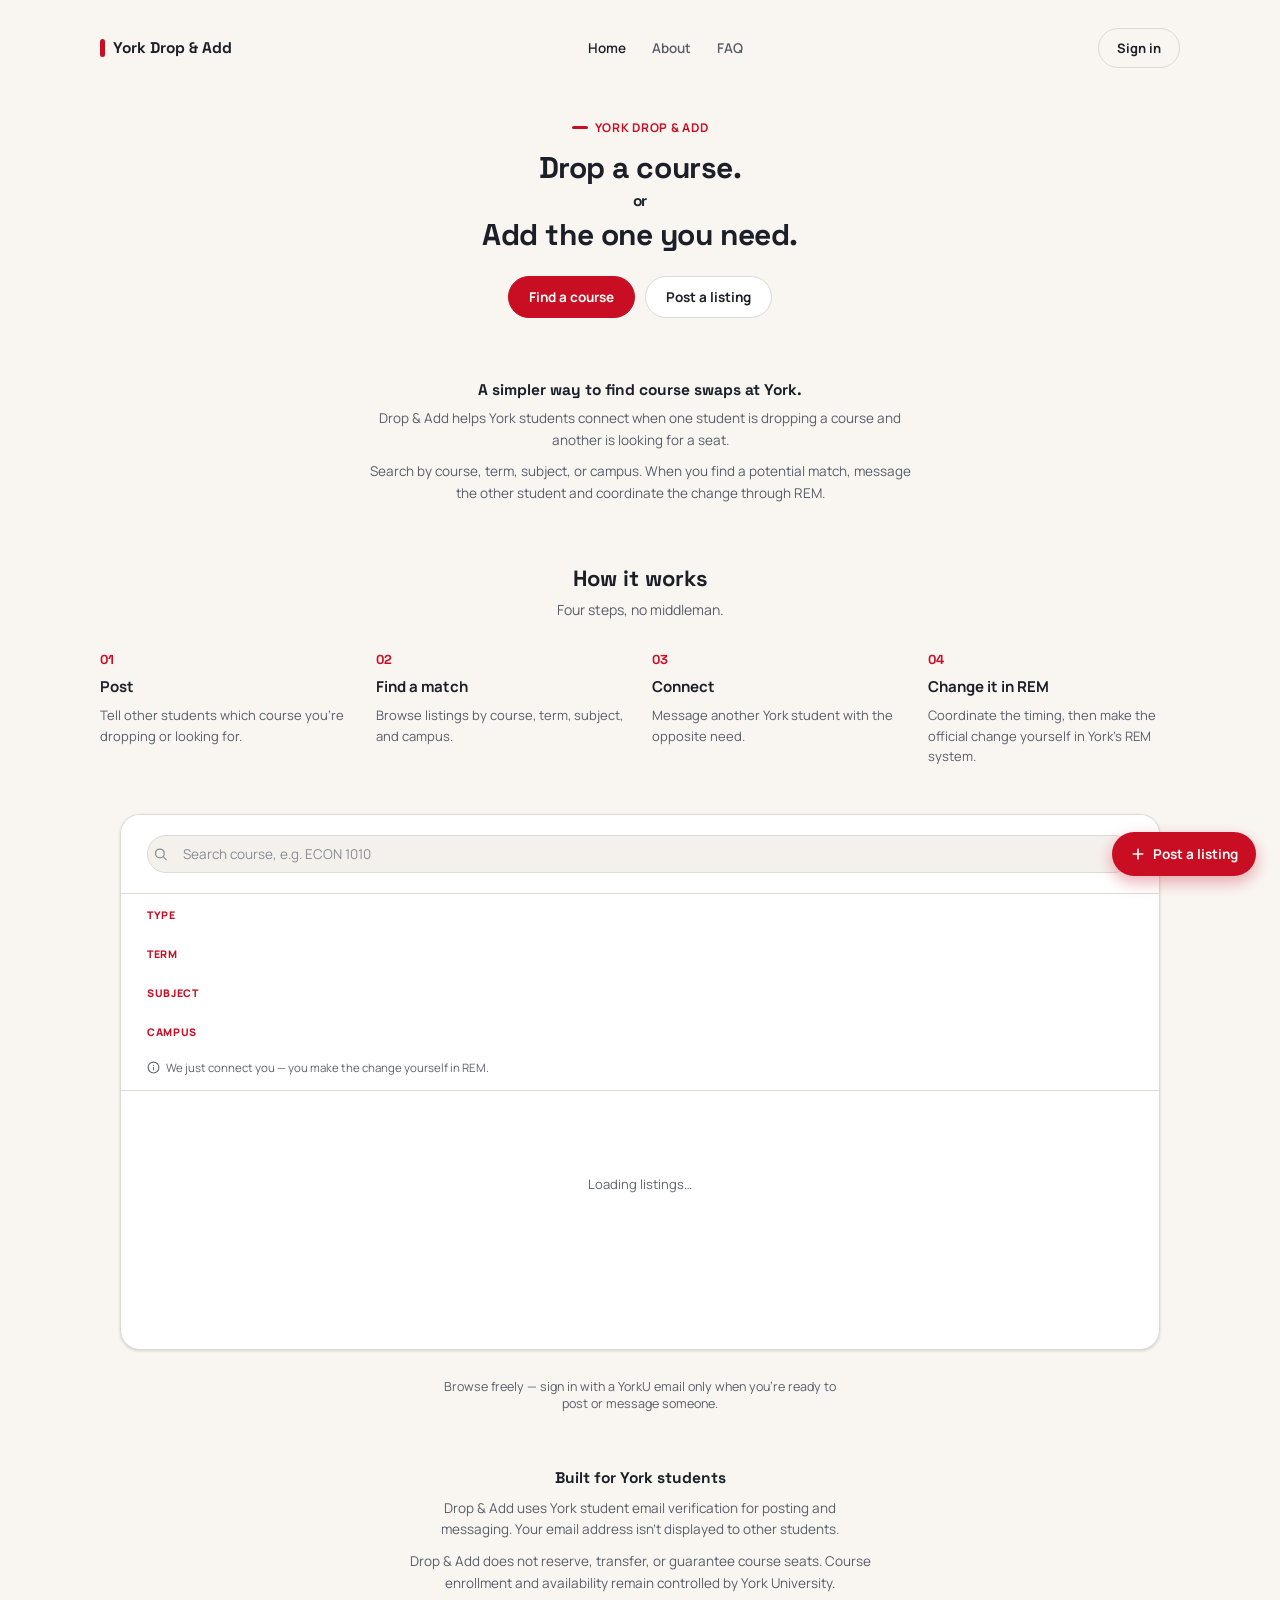
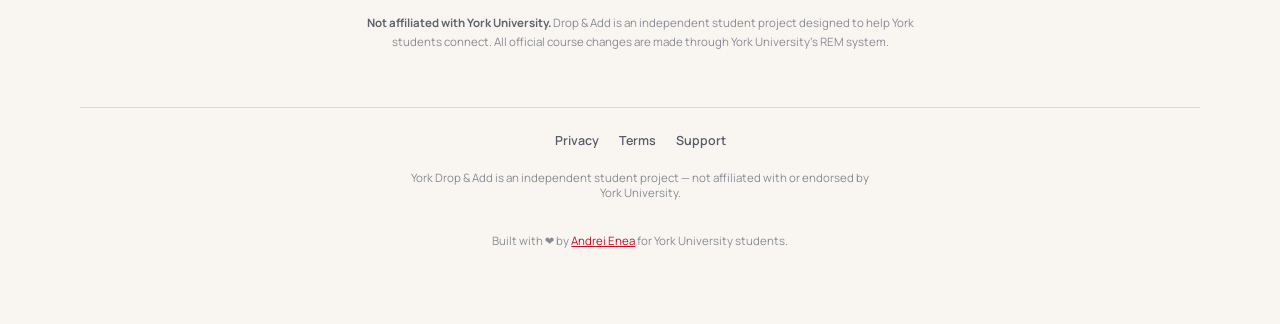
==== commit 664d43d5: "Update index.html" ====
--- a/index.html
+++ b/index.html
@@ -348,7 +348,7 @@
     <a href="mailto:privacy@dropandadd.com">Support</a>
   </div>
   <p class="site-footer-note">York Drop &amp; Add is an independent student project — not affiliated with or endorsed by York University.</p>
-  <p class="site-footer-note">  <p>Built with ❤️ by <a href="https://github.com/AndreiEnea15">Andrei Enea</a> for York University students.</p>
+  <p class="site-footer-note">  Built with ❤️ by <a href="https://github.com/AndreiEnea15">Andrei Enea</a> for York University students.</p>
 </footer>
 
 <script type="module" src="js/app.js?v=13"></script>
